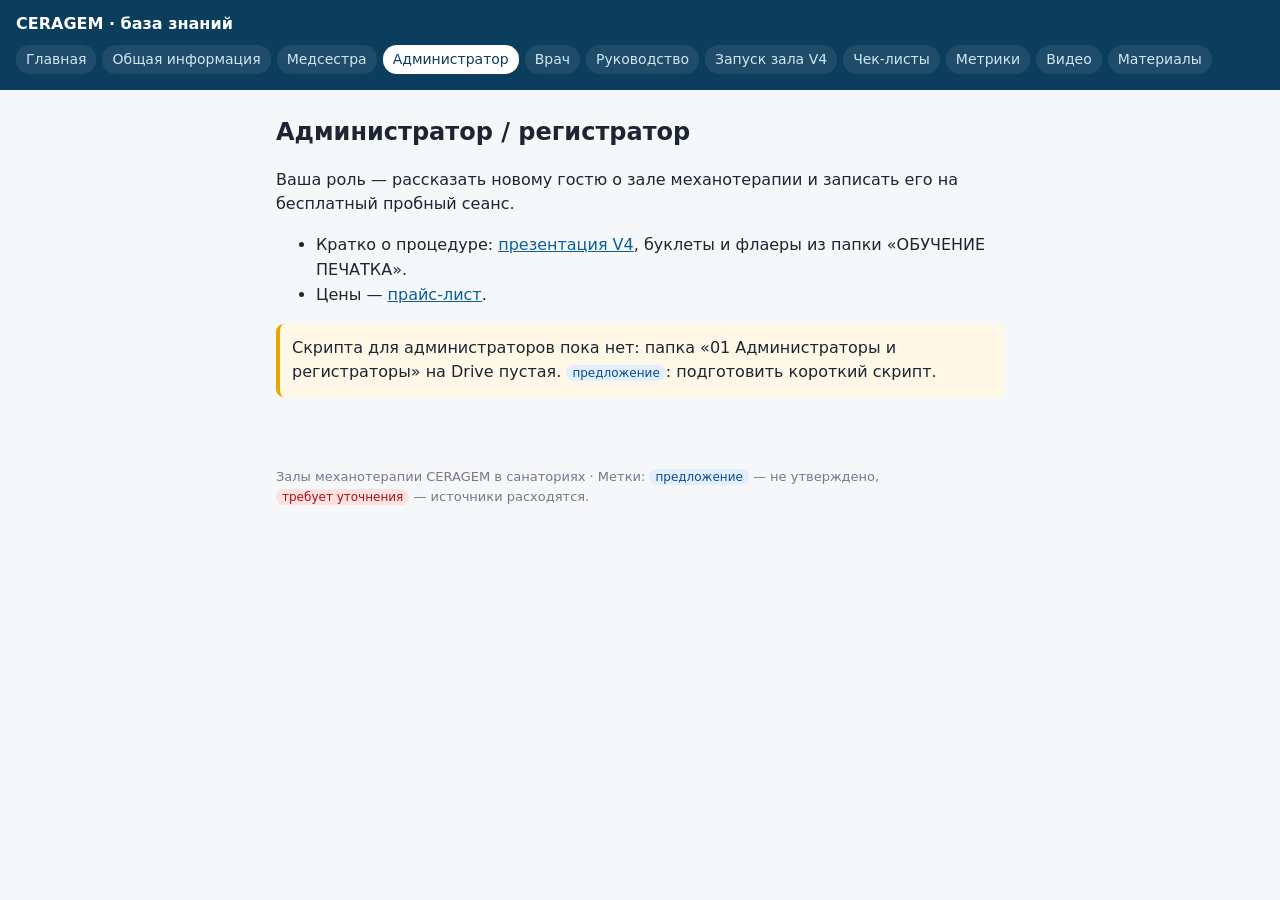
==== admin.html @ af56456b "Сайт обучения" ====
<!doctype html><html lang="ru"><head><meta charset="utf-8"><meta name="viewport" content="width=device-width,initial-scale=1"><title>Администратор / регистратор — База знаний CERAGEM</title><link rel="stylesheet" href="style.css"></head><body><header><a class="logo" href="index.html">CERAGEM · база знаний</a><nav><a href="index.html">Главная</a><a href="general.html">Общая информация</a><a href="nurse.html">Медсестра</a><a href="admin.html" class=on>Администратор</a><a href="doctor.html">Врач</a><a href="mgmt.html">Руководство</a><a href="v4.html">Запуск зала V4</a><a href="checklists.html">Чек-листы</a><a href="metrics.html">Метрики</a><a href="video.html">Видео</a><a href="materials.html">Материалы</a></nav></header><main><h1>Администратор / регистратор</h1><p>Ваша роль — рассказать новому гостю о зале механотерапии и записать его на бесплатный пробный сеанс.</p><ul><li>Кратко о процедуре: <a href="https://drive.google.com/file/d/13kbWftjoGw5CtUSxka3xJn3N3gBmS3Ml/view" target="_blank" rel="noopener">презентация V4</a>, буклеты и флаеры из папки «ОБУЧЕНИЕ ПЕЧАТКА».</li><li>Цены — <a href="https://docs.google.com/spreadsheets/d/16X_6qve8ItL7UFFS5HHw8PgeaWg5hB87/edit" target="_blank" rel="noopener">прайс-лист</a>.</li></ul><div class="note">Скрипта для администраторов пока нет: папка «01 Администраторы и регистраторы» на Drive пустая. <span class="p">предложение</span>: подготовить короткий скрипт.</div></main><footer>Залы механотерапии CERAGEM в санаториях · Метки: <span class="p">предложение</span> — не утверждено, <span class="q">требует уточнения</span> — источники расходятся.</footer></body></html>
---- style.css ----
*{box-sizing:border-box}body{margin:0;font:16px/1.55 system-ui,-apple-system,"Segoe UI",Roboto,sans-serif;color:#1d2433;background:#f6f7f9}
header{background:#0b3d5c;color:#fff;padding:12px 16px;position:sticky;top:0}.logo{color:#fff;font-weight:700;text-decoration:none}
nav{display:flex;gap:6px;overflow-x:auto;margin-top:8px;padding-bottom:4px}nav a{color:#cfe6f5;text-decoration:none;white-space:nowrap;padding:4px 10px;border-radius:14px;background:#ffffff14;font-size:14px}nav a.on{background:#fff;color:#0b3d5c}
main{max-width:760px;margin:0 auto;padding:16px}h1{font-size:24px;margin:8px 0 12px}h2{font-size:19px;margin-top:24px}
.lead{font-size:17px}.cards{display:grid;grid-template-columns:repeat(auto-fill,minmax(150px,1fr));gap:10px;margin:16px 0}
.card{display:block;background:#fff;border:1px solid #dde2ea;border-radius:12px;padding:16px;text-decoration:none;color:#0b3d5c;font-weight:600}
.note{background:#fff8e6;border-left:4px solid #e6a700;padding:12px;border-radius:8px;margin:14px 0}
.src{color:#667;font-size:13px}.q{background:#fde2e1;color:#a11;font-size:12px;padding:1px 6px;border-radius:8px;white-space:nowrap}.p{background:#e3effd;color:#0b4a8f;font-size:12px;padding:1px 6px;border-radius:8px}
.tw{overflow-x:auto}table{border-collapse:collapse;width:100%;background:#fff;font-size:15px}td,th{border:1px solid #dde2ea;padding:8px;text-align:left}th{background:#eef2f6}
a{color:#0b5f99}.ck{list-style:none;padding:0}.ck li{background:#fff;margin:6px 0;padding:10px 12px 10px 38px;border-radius:8px;position:relative}.ck li:before{content:"☐";position:absolute;left:12px;font-size:18px}
.mat{list-style:none;padding:0}.mat li{background:#fff;margin:8px 0;padding:12px;border-radius:8px}.mat span{display:block;color:#667;font-size:14px}
footer{max-width:760px;margin:24px auto;padding:16px;color:#778;font-size:13px}
.vid{background:#fff;border-radius:12px;padding:12px;margin:12px 0}.vid h2{margin:0 0 4px;font-size:17px}.ph{aspect-ratio:16/9;background:#e9edf2;border-radius:8px;display:flex;align-items:center;justify-content:center;color:#889}.ph iframe{width:100%;height:100%;border:0}
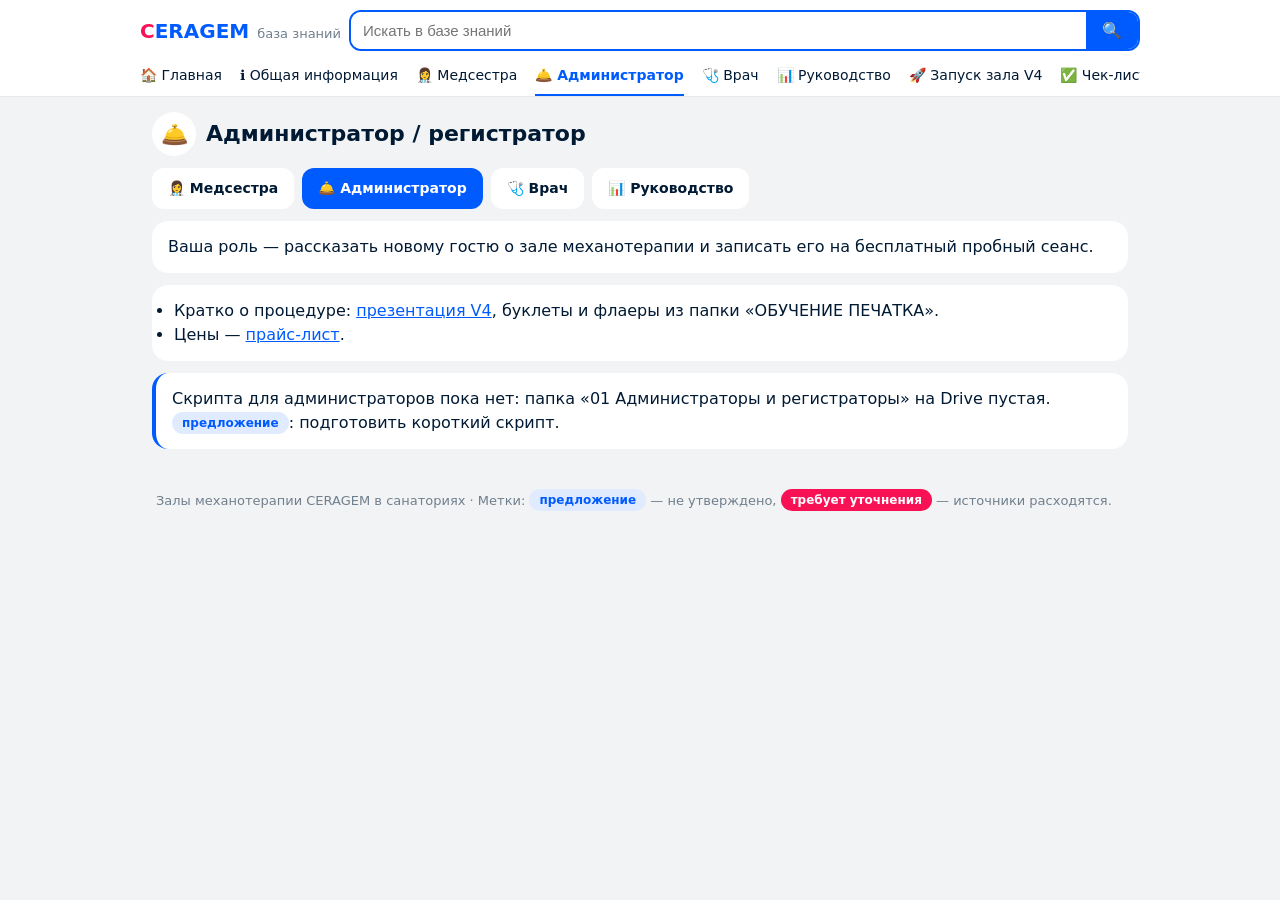
==== commit 349bd20c: "Новый дизайн и форматы курсов" ====
--- a/admin.html
+++ b/admin.html
@@ -1 +1 @@
-<!doctype html><html lang="ru"><head><meta charset="utf-8"><meta name="viewport" content="width=device-width,initial-scale=1"><title>Администратор / регистратор — База знаний CERAGEM</title><link rel="stylesheet" href="style.css"></head><body><header><a class="logo" href="index.html">CERAGEM · база знаний</a><nav><a href="index.html">Главная</a><a href="general.html">Общая информация</a><a href="nurse.html">Медсестра</a><a href="admin.html" class=on>Администратор</a><a href="doctor.html">Врач</a><a href="mgmt.html">Руководство</a><a href="v4.html">Запуск зала V4</a><a href="checklists.html">Чек-листы</a><a href="metrics.html">Метрики</a><a href="video.html">Видео</a><a href="materials.html">Материалы</a></nav></header><main><h1>Администратор / регистратор</h1><p>Ваша роль — рассказать новому гостю о зале механотерапии и записать его на бесплатный пробный сеанс.</p><ul><li>Кратко о процедуре: <a href="https://drive.google.com/file/d/13kbWftjoGw5CtUSxka3xJn3N3gBmS3Ml/view" target="_blank" rel="noopener">презентация V4</a>, буклеты и флаеры из папки «ОБУЧЕНИЕ ПЕЧАТКА».</li><li>Цены — <a href="https://docs.google.com/spreadsheets/d/16X_6qve8ItL7UFFS5HHw8PgeaWg5hB87/edit" target="_blank" rel="noopener">прайс-лист</a>.</li></ul><div class="note">Скрипта для администраторов пока нет: папка «01 Администраторы и регистраторы» на Drive пустая. <span class="p">предложение</span>: подготовить короткий скрипт.</div></main><footer>Залы механотерапии CERAGEM в санаториях · Метки: <span class="p">предложение</span> — не утверждено, <span class="q">требует уточнения</span> — источники расходятся.</footer></body></html>+<!doctype html><html lang="ru"><head><meta charset="utf-8"><meta name="viewport" content="width=device-width,initial-scale=1"><meta name="theme-color" content="#ff4747"><title>Администратор / регистратор — База знаний CERAGEM</title><link rel="stylesheet" href="style.css"></head><body><header><div class="top"><a class="logo" href="index.html"><b>C</b>ERAGEM<span>база знаний</span></a><div class="sbox"><input id="q" type="search" placeholder="Искать в базе знаний"><button aria-label="Поиск">🔍</button></div></div><nav><a href="index.html">🏠 Главная</a><a href="general.html">ℹ️ Общая информация</a><a href="nurse.html">👩‍⚕️ Медсестра</a><a href="admin.html" class=on>🛎️ Администратор</a><a href="doctor.html">🩺 Врач</a><a href="mgmt.html">📊 Руководство</a><a href="v4.html">🚀 Запуск зала V4</a><a href="checklists.html">✅ Чек-листы</a><a href="metrics.html">📈 Метрики</a><a href="video.html">🎬 Видео</a><a href="materials.html">📁 Материалы</a></nav></header><main><div class="hero"><span class="ic">🛎️</span><h1>Администратор / регистратор</h1></div><div class="pills"><a class="pill" href="nurse.html">👩‍⚕️ Медсестра</a><a class="pill on" href="admin.html">🛎️ Администратор</a><a class="pill" href="doctor.html">🩺 Врач</a><a class="pill" href="mgmt.html">📊 Руководство</a></div><div class="content"><p>Ваша роль — рассказать новому гостю о зале механотерапии и записать его на бесплатный пробный сеанс.</p><ul><li>Кратко о процедуре: <a href="https://drive.google.com/file/d/13kbWftjoGw5CtUSxka3xJn3N3gBmS3Ml/view" target="_blank" rel="noopener">презентация V4</a>, буклеты и флаеры из папки «ОБУЧЕНИЕ ПЕЧАТКА».</li><li>Цены — <a href="https://docs.google.com/spreadsheets/d/16X_6qve8ItL7UFFS5HHw8PgeaWg5hB87/edit" target="_blank" rel="noopener">прайс-лист</a>.</li></ul><div class="note">Скрипта для администраторов пока нет: папка «01 Администраторы и регистраторы» на Drive пустая. <span class="p">предложение</span>: подготовить короткий скрипт.</div></div></main><footer>Залы механотерапии CERAGEM в санаториях · Метки: <span class="p">предложение</span> — не утверждено, <span class="q">требует уточнения</span> — источники расходятся.</footer><nav class="bot"><a href="index.html"><i>🏠</i>Главная</a><a href="nurse.html" class=on><i>👥</i>Роли</a><a href="checklists.html"><i>✅</i>Чек-листы</a><a href="video.html"><i>🎬</i>Видео</a><a href="materials.html"><i>📁</i>Материалы</a></nav><script>const q=document.getElementById('q');q&&q.addEventListener('input',()=>{const v=q.value.trim().toLowerCase();document.querySelectorAll('[data-s]').forEach(e=>{e.style.display=!v||e.textContent.toLowerCase().includes(v)?'':'none'})});</script></body></html>
--- a/style.css
+++ b/style.css
@@ -1,13 +1,32 @@
-*{box-sizing:border-box}body{margin:0;font:16px/1.55 system-ui,-apple-system,"Segoe UI",Roboto,sans-serif;color:#1d2433;background:#f6f7f9}
-header{background:#0b3d5c;color:#fff;padding:12px 16px;position:sticky;top:0}.logo{color:#fff;font-weight:700;text-decoration:none}
-nav{display:flex;gap:6px;overflow-x:auto;margin-top:8px;padding-bottom:4px}nav a{color:#cfe6f5;text-decoration:none;white-space:nowrap;padding:4px 10px;border-radius:14px;background:#ffffff14;font-size:14px}nav a.on{background:#fff;color:#0b3d5c}
-main{max-width:760px;margin:0 auto;padding:16px}h1{font-size:24px;margin:8px 0 12px}h2{font-size:19px;margin-top:24px}
-.lead{font-size:17px}.cards{display:grid;grid-template-columns:repeat(auto-fill,minmax(150px,1fr));gap:10px;margin:16px 0}
-.card{display:block;background:#fff;border:1px solid #dde2ea;border-radius:12px;padding:16px;text-decoration:none;color:#0b3d5c;font-weight:600}
-.note{background:#fff8e6;border-left:4px solid #e6a700;padding:12px;border-radius:8px;margin:14px 0}
-.src{color:#667;font-size:13px}.q{background:#fde2e1;color:#a11;font-size:12px;padding:1px 6px;border-radius:8px;white-space:nowrap}.p{background:#e3effd;color:#0b4a8f;font-size:12px;padding:1px 6px;border-radius:8px}
-.tw{overflow-x:auto}table{border-collapse:collapse;width:100%;background:#fff;font-size:15px}td,th{border:1px solid #dde2ea;padding:8px;text-align:left}th{background:#eef2f6}
-a{color:#0b5f99}.ck{list-style:none;padding:0}.ck li{background:#fff;margin:6px 0;padding:10px 12px 10px 38px;border-radius:8px;position:relative}.ck li:before{content:"☐";position:absolute;left:12px;font-size:18px}
-.mat{list-style:none;padding:0}.mat li{background:#fff;margin:8px 0;padding:12px;border-radius:8px}.mat span{display:block;color:#667;font-size:14px}
-footer{max-width:760px;margin:24px auto;padding:16px;color:#778;font-size:13px}
-.vid{background:#fff;border-radius:12px;padding:12px;margin:12px 0}.vid h2{margin:0 0 4px;font-size:17px}.ph{aspect-ratio:16/9;background:#e9edf2;border-radius:8px;display:flex;align-items:center;justify-content:center;color:#889}.ph iframe{width:100%;height:100%;border:0}
+:root{--blue:#005bff;--pink:#f91155;--bg:#f2f3f5;--t:#001a34;--m:#707f8d;--r:16px}
+*{box-sizing:border-box}body{margin:0;font:16px/1.5 system-ui,-apple-system,"Segoe UI",Roboto,sans-serif;color:var(--t);background:var(--bg);padding-bottom:70px}
+header{background:#fff;position:sticky;top:0;z-index:10;padding:10px 12px 0;box-shadow:0 1px 0 #e6e8eb}
+.top{display:flex;flex-direction:column;gap:8px;max-width:1000px;margin:0 auto}
+.logo{color:var(--blue);font-weight:800;font-size:20px;text-decoration:none}.logo b{color:var(--pink)}.logo span{color:var(--m);font-weight:500;font-size:13px;margin-left:8px}
+.sbox{display:flex;border:2px solid var(--blue);border-radius:12px;overflow:hidden}.sbox input{flex:1;border:0;padding:10px 12px;font-size:15px;outline:none;min-width:0}.sbox button{background:var(--blue);border:0;color:#fff;padding:0 16px;font-size:16px}
+header nav{display:flex;gap:18px;overflow-x:auto;max-width:1000px;margin:6px auto 0;scrollbar-width:none}header nav::-webkit-scrollbar{display:none}
+header nav a{color:var(--t);text-decoration:none;white-space:nowrap;padding:8px 0;font-size:14px;border-bottom:2px solid transparent}header nav a.on{color:var(--blue);border-color:var(--blue);font-weight:600}
+.banners{display:flex;gap:10px;overflow-x:auto;scroll-snap-type:x mandatory;padding:12px;max-width:1000px;margin:0 auto;scrollbar-width:none}.banners::-webkit-scrollbar{display:none}
+.bn{flex:0 0 86%;scroll-snap-align:start;border-radius:var(--r);padding:18px;color:#fff;text-decoration:none;display:flex;flex-direction:column;gap:4px;min-height:130px}.bn b{font-size:20px;line-height:1.2}.bn span{opacity:.9;font-size:14px}.bn em{font-style:normal;margin-top:auto;align-self:flex-start;background:#fff;color:var(--blue);font-weight:600;padding:6px 14px;border-radius:999px;font-size:14px}
+.bn0{background:linear-gradient(135deg,#005bff,#4c8dff)}.bn1{background:linear-gradient(135deg,#10c44c,#00a046)}.bn2{background:linear-gradient(135deg,#7a3cff,#a76bff)}
+.stories{display:flex;gap:12px;overflow-x:auto;padding:4px 12px 8px;max-width:1000px;margin:0 auto;scrollbar-width:none}.stories::-webkit-scrollbar{display:none}
+.stories a{flex:none;width:72px;text-align:center;font-size:11px;line-height:1.25;color:var(--t);text-decoration:none}.stories span{display:flex;align-items:center;justify-content:center;width:64px;height:64px;margin:0 auto 4px;border-radius:50%;background:#fff;font-size:28px;box-shadow:0 0 0 2px var(--blue)}
+main{max-width:1000px;margin:0 auto;padding:12px}
+.hero{display:flex;align-items:center;gap:10px;margin:4px 0 12px}.hero .ic{font-size:22px;width:44px;height:44px;border-radius:50%;background:#fff;display:flex;align-items:center;justify-content:center;flex:none}
+h1{font-size:22px;line-height:1.25;margin:0;font-weight:700}h2{font-size:18px;margin:0 0 8px}
+.content>p,.content>ul,.content>ol,.content>.tw,.content>.note,.content>div:not(.cards),.blk{background:#fff;border-radius:var(--r);padding:14px 16px;margin:0 0 12px}
+.content ul,.content ol{padding-left:22px}.blk ul,.blk ol{padding-left:20px;margin:6px 0}.blk>p{margin:6px 0}
+.lead{font-size:16px}.cards{display:grid;grid-template-columns:repeat(2,1fr);gap:8px;margin:0 0 12px}@media(min-width:640px){.cards{grid-template-columns:repeat(4,1fr)}}
+.card{display:flex;flex-direction:column;gap:10px;background:#fff;border-radius:var(--r);padding:14px;text-decoration:none;color:var(--t);font-weight:600;font-size:15px;min-height:110px}.card .ic{font-size:24px;width:44px;height:44px;border-radius:12px;background:#eef3ff;display:flex;align-items:center;justify-content:center}
+.content .note{background:#eef3ff;border-left:4px solid var(--blue)}
+.src{color:var(--m);font-size:13px;margin:8px 0 0}.content>p.src{background:none;padding:0 6px;margin:-4px 0 12px}
+.q,.p{display:inline-block;font-size:12px;font-weight:600;padding:2px 10px;border-radius:999px;white-space:nowrap;vertical-align:1px}.q{background:var(--pink);color:#fff}.p{background:#e0ebff;color:var(--blue)}
+.tw{overflow-x:auto;padding:0!important}table{border-collapse:collapse;width:100%;font-size:15px}td,th{border-bottom:1px solid #eceef1;padding:10px 12px;text-align:left}th{background:#f5f7fa;color:var(--m);font-weight:600}
+a{color:var(--blue)}
+.pills{display:flex;gap:8px;overflow-x:auto;margin:0 0 12px;scrollbar-width:none}.pill{white-space:nowrap;padding:10px 16px;border-radius:12px;background:#fff;text-decoration:none;color:var(--t);font-weight:600;font-size:14px}.pill.on{background:var(--blue);color:#fff}
+.ck{list-style:none;padding:0!important}.ck li{background:var(--bg);margin:8px 0;padding:12px 12px 12px 42px;border-radius:12px;position:relative}.ck li:before{content:"";position:absolute;left:12px;top:13px;width:18px;height:18px;border:2px solid var(--blue);border-radius:6px;background:#fff}
+.mat{list-style:none;padding:0!important}.mat li{padding:12px 0;border-bottom:1px solid #eceef1}.mat li:last-child{border:0}.mat a{font-weight:600;text-decoration:none}.mat span{display:block;color:var(--m);font-size:14px}
+.vid{padding:14px 16px}.vid h2{font-size:16px;margin:0 0 4px}.ph{aspect-ratio:16/9;background:#eef3ff;border-radius:12px;display:flex;align-items:center;justify-content:center;color:var(--blue);margin-top:8px}.ph iframe{width:100%;height:100%;border:0}
+footer{max-width:1000px;margin:4px auto;padding:12px 16px;color:var(--m);font-size:13px}
+.bot{position:fixed;bottom:0;left:0;right:0;background:#fff;display:flex;justify-content:space-around;border-top:1px solid #e6e8eb;padding:6px 0 8px;z-index:10}.bot a{display:flex;flex-direction:column;align-items:center;gap:2px;font-size:11px;color:var(--m);text-decoration:none;filter:grayscale(1);opacity:.75}.bot i{font-style:normal;font-size:20px}.bot a.on{color:var(--blue);font-weight:600;filter:none;opacity:1}
+@media(min-width:900px){.bot{display:none}body{padding-bottom:0}.top{flex-direction:row;align-items:center}.sbox{flex:1}}
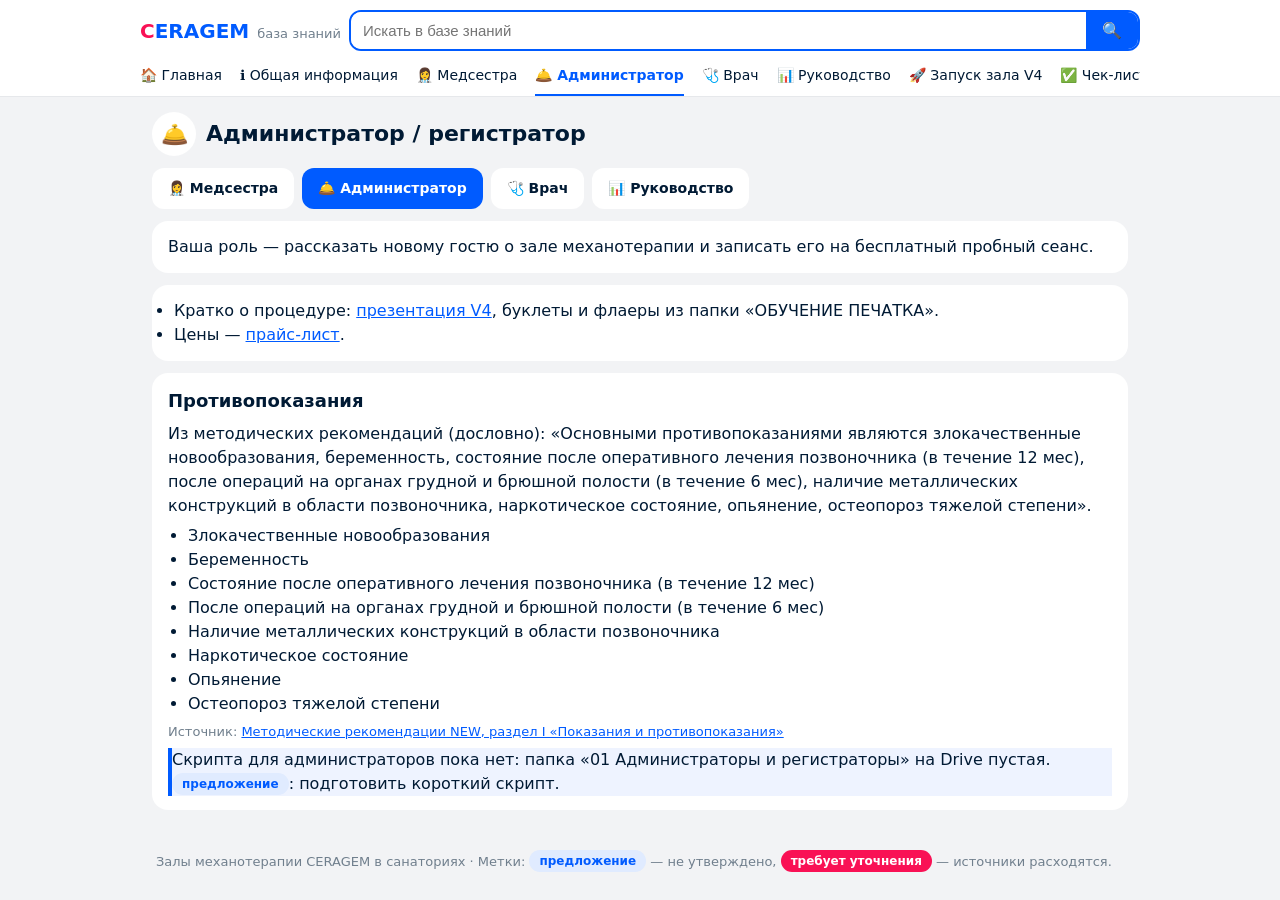
==== commit df58d5b7: "Противопоказания из метод. рекомендаций; ежедневный отчёт медсестры вместо журнала" ====
--- a/admin.html
+++ b/admin.html
@@ -1 +1 @@
-<!doctype html><html lang="ru"><head><meta charset="utf-8"><meta name="viewport" content="width=device-width,initial-scale=1"><meta name="theme-color" content="#ff4747"><title>Администратор / регистратор — База знаний CERAGEM</title><link rel="stylesheet" href="style.css"></head><body><header><div class="top"><a class="logo" href="index.html"><b>C</b>ERAGEM<span>база знаний</span></a><div class="sbox"><input id="q" type="search" placeholder="Искать в базе знаний"><button aria-label="Поиск">🔍</button></div></div><nav><a href="index.html">🏠 Главная</a><a href="general.html">ℹ️ Общая информация</a><a href="nurse.html">👩‍⚕️ Медсестра</a><a href="admin.html" class=on>🛎️ Администратор</a><a href="doctor.html">🩺 Врач</a><a href="mgmt.html">📊 Руководство</a><a href="v4.html">🚀 Запуск зала V4</a><a href="checklists.html">✅ Чек-листы</a><a href="metrics.html">📈 Метрики</a><a href="video.html">🎬 Видео</a><a href="materials.html">📁 Материалы</a></nav></header><main><div class="hero"><span class="ic">🛎️</span><h1>Администратор / регистратор</h1></div><div class="pills"><a class="pill" href="nurse.html">👩‍⚕️ Медсестра</a><a class="pill on" href="admin.html">🛎️ Администратор</a><a class="pill" href="doctor.html">🩺 Врач</a><a class="pill" href="mgmt.html">📊 Руководство</a></div><div class="content"><p>Ваша роль — рассказать новому гостю о зале механотерапии и записать его на бесплатный пробный сеанс.</p><ul><li>Кратко о процедуре: <a href="https://drive.google.com/file/d/13kbWftjoGw5CtUSxka3xJn3N3gBmS3Ml/view" target="_blank" rel="noopener">презентация V4</a>, буклеты и флаеры из папки «ОБУЧЕНИЕ ПЕЧАТКА».</li><li>Цены — <a href="https://docs.google.com/spreadsheets/d/16X_6qve8ItL7UFFS5HHw8PgeaWg5hB87/edit" target="_blank" rel="noopener">прайс-лист</a>.</li></ul><div class="note">Скрипта для администраторов пока нет: папка «01 Администраторы и регистраторы» на Drive пустая. <span class="p">предложение</span>: подготовить короткий скрипт.</div></div></main><footer>Залы механотерапии CERAGEM в санаториях · Метки: <span class="p">предложение</span> — не утверждено, <span class="q">требует уточнения</span> — источники расходятся.</footer><nav class="bot"><a href="index.html"><i>🏠</i>Главная</a><a href="nurse.html" class=on><i>👥</i>Роли</a><a href="checklists.html"><i>✅</i>Чек-листы</a><a href="video.html"><i>🎬</i>Видео</a><a href="materials.html"><i>📁</i>Материалы</a></nav><script>const q=document.getElementById('q');q&&q.addEventListener('input',()=>{const v=q.value.trim().toLowerCase();document.querySelectorAll('[data-s]').forEach(e=>{e.style.display=!v||e.textContent.toLowerCase().includes(v)?'':'none'})});</script></body></html>+<!doctype html><html lang="ru"><head><meta charset="utf-8"><meta name="viewport" content="width=device-width,initial-scale=1"><meta name="theme-color" content="#ff4747"><title>Администратор / регистратор — База знаний CERAGEM</title><link rel="stylesheet" href="style.css"></head><body><header><div class="top"><a class="logo" href="index.html"><b>C</b>ERAGEM<span>база знаний</span></a><div class="sbox"><input id="q" type="search" placeholder="Искать в базе знаний"><button aria-label="Поиск">🔍</button></div></div><nav><a href="index.html">🏠 Главная</a><a href="general.html">ℹ️ Общая информация</a><a href="nurse.html">👩‍⚕️ Медсестра</a><a href="admin.html" class=on>🛎️ Администратор</a><a href="doctor.html">🩺 Врач</a><a href="mgmt.html">📊 Руководство</a><a href="v4.html">🚀 Запуск зала V4</a><a href="checklists.html">✅ Чек-листы</a><a href="metrics.html">📈 Метрики</a><a href="video.html">🎬 Видео</a><a href="materials.html">📁 Материалы</a></nav></header><main><div class="hero"><span class="ic">🛎️</span><h1>Администратор / регистратор</h1></div><div class="pills"><a class="pill" href="nurse.html">👩‍⚕️ Медсестра</a><a class="pill on" href="admin.html">🛎️ Администратор</a><a class="pill" href="doctor.html">🩺 Врач</a><a class="pill" href="mgmt.html">📊 Руководство</a></div><div class="content"><p>Ваша роль — рассказать новому гостю о зале механотерапии и записать его на бесплатный пробный сеанс.</p><ul><li>Кратко о процедуре: <a href="https://drive.google.com/file/d/13kbWftjoGw5CtUSxka3xJn3N3gBmS3Ml/view" target="_blank" rel="noopener">презентация V4</a>, буклеты и флаеры из папки «ОБУЧЕНИЕ ПЕЧАТКА».</li><li>Цены — <a href="https://docs.google.com/spreadsheets/d/16X_6qve8ItL7UFFS5HHw8PgeaWg5hB87/edit" target="_blank" rel="noopener">прайс-лист</a>.</li></ul><section class="blk" data-s><h2>Противопоказания</h2><p>Из методических рекомендаций (дословно): «Основными противопоказаниями являются злокачественные новообразования, беременность, состояние после оперативного лечения позвоночника (в течение 12 мес), после операций на органах грудной и брюшной полости (в течение 6 мес), наличие металлических конструкций в области позвоночника, наркотическое состояние, опьянение, остеопороз тяжелой степени».</p><ul><li>Злокачественные новообразования</li><li>Беременность</li><li>Состояние после оперативного лечения позвоночника (в течение 12 мес)</li><li>После операций на органах грудной и брюшной полости (в течение 6 мес)</li><li>Наличие металлических конструкций в области позвоночника</li><li>Наркотическое состояние</li><li>Опьянение</li><li>Остеопороз тяжелой степени</li></ul><p class="src">Источник: <a href="https://drive.google.com/file/d/1ePhDTpA9d4TJSGbtrDLbAv8rO8eiJCao/view" target="_blank" rel="noopener">Методические рекомендации NEW, раздел I «Показания и противопоказания»</a></p><div class="note">Скрипта для администраторов пока нет: папка «01 Администраторы и регистраторы» на Drive пустая. <span class="p">предложение</span>: подготовить короткий скрипт.</div></section></div></main><footer>Залы механотерапии CERAGEM в санаториях · Метки: <span class="p">предложение</span> — не утверждено, <span class="q">требует уточнения</span> — источники расходятся.</footer><nav class="bot"><a href="index.html"><i>🏠</i>Главная</a><a href="nurse.html" class=on><i>👥</i>Роли</a><a href="checklists.html"><i>✅</i>Чек-листы</a><a href="video.html"><i>🎬</i>Видео</a><a href="materials.html"><i>📁</i>Материалы</a></nav><script>const q=document.getElementById('q');q&&q.addEventListener('input',()=>{const v=q.value.trim().toLowerCase();document.querySelectorAll('[data-s]').forEach(e=>{e.style.display=!v||e.textContent.toLowerCase().includes(v)?'':'none'})});</script></body></html>
--- a/style.css
+++ b/style.css
@@ -6,8 +6,8 @@
 .sbox{display:flex;border:2px solid var(--blue);border-radius:12px;overflow:hidden}.sbox input{flex:1;border:0;padding:10px 12px;font-size:15px;outline:none;min-width:0}.sbox button{background:var(--blue);border:0;color:#fff;padding:0 16px;font-size:16px}
 header nav{display:flex;gap:18px;overflow-x:auto;max-width:1000px;margin:6px auto 0;scrollbar-width:none}header nav::-webkit-scrollbar{display:none}
 header nav a{color:var(--t);text-decoration:none;white-space:nowrap;padding:8px 0;font-size:14px;border-bottom:2px solid transparent}header nav a.on{color:var(--blue);border-color:var(--blue);font-weight:600}
-.banners{display:flex;gap:10px;overflow-x:auto;scroll-snap-type:x mandatory;padding:12px;max-width:1000px;margin:0 auto;scrollbar-width:none}.banners::-webkit-scrollbar{display:none}
-.bn{flex:0 0 86%;scroll-snap-align:start;border-radius:var(--r);padding:18px;color:#fff;text-decoration:none;display:flex;flex-direction:column;gap:4px;min-height:130px}.bn b{font-size:20px;line-height:1.2}.bn span{opacity:.9;font-size:14px}.bn em{font-style:normal;margin-top:auto;align-self:flex-start;background:#fff;color:var(--blue);font-weight:600;padding:6px 14px;border-radius:999px;font-size:14px}
+.banners{display:grid;grid-template-columns:repeat(3,1fr);gap:8px;padding:12px 12px 10px;max-width:1000px;margin:0 auto;box-sizing:border-box}.banners::-webkit-scrollbar{display:none}
+.bn{border-radius:var(--r);padding:10px;color:#fff;text-decoration:none;display:flex;flex-direction:column;justify-content:space-between;gap:6px;min-height:96px;box-sizing:border-box;min-width:0}.bn i{font-style:normal;font-size:24px;line-height:1}.bn b{font-size:13px;line-height:1.2;overflow-wrap:anywhere;hyphens:auto}@media(min-width:700px){.bn{min-height:104px;padding:16px}.bn b{font-size:18px}}
 .bn0{background:linear-gradient(135deg,#005bff,#4c8dff)}.bn1{background:linear-gradient(135deg,#10c44c,#00a046)}.bn2{background:linear-gradient(135deg,#7a3cff,#a76bff)}
 .stories{display:flex;gap:12px;overflow-x:auto;padding:4px 12px 8px;max-width:1000px;margin:0 auto;scrollbar-width:none}.stories::-webkit-scrollbar{display:none}
 .stories a{flex:none;width:72px;text-align:center;font-size:11px;line-height:1.25;color:var(--t);text-decoration:none}.stories span{display:flex;align-items:center;justify-content:center;width:64px;height:64px;margin:0 auto 4px;border-radius:50%;background:#fff;font-size:28px;box-shadow:0 0 0 2px var(--blue)}
